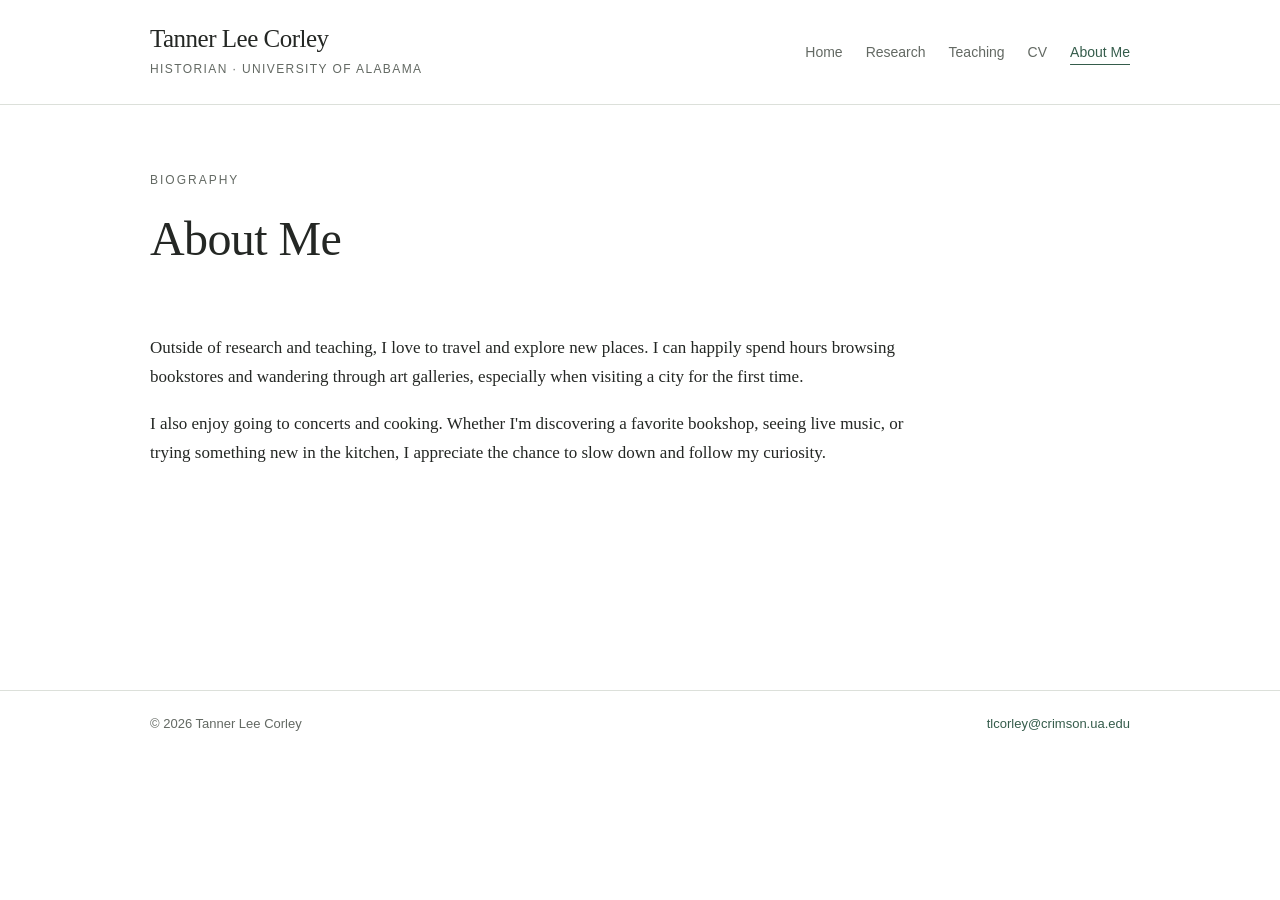
==== about.html @ f71c109f "Focus About Me entirely on personal biography" ====
<!doctype html><html lang="en"><head><meta charset="utf-8"><meta name="viewport" content="width=device-width,initial-scale=1"><meta name="description" content="Biography and contact information for Tanner Lee Corley."><title>About Me | Tanner Lee Corley</title><link rel="stylesheet" href="styles.css"></head><body>
<header class="site-header"><div class="container header-inner"><a class="identity" href="index.html"><strong>Tanner Lee Corley</strong><small>Historian · University of Alabama</small></a><nav aria-label="Main navigation"><a href="index.html" >Home</a><a href="research.html" >Research</a><a href="teaching.html" >Teaching</a><a href="cv.html" >CV</a><a href="about.html" aria-current="page">About Me</a></nav></div></header>
<main><div class="container page"><div class="page-title"><p class="eyebrow">Biography</p><h1>About Me</h1></div><section class="section narrow"><p>Outside of research and teaching, I love to travel and explore new places. I can happily spend hours browsing bookstores and wandering through art galleries, especially when visiting a city for the first time.</p><p>I also enjoy going to concerts and cooking. Whether I'm discovering a favorite bookshop, seeing live music, or trying something new in the kitchen, I appreciate the chance to slow down and follow my curiosity.</p></section></div></main><footer class="footer"><div class="container footer-inner"><span>© 2026 Tanner Lee Corley</span><span><a href="mailto:tlcorley@crimson.ua.edu">tlcorley@crimson.ua.edu</a></span></div></footer></body></html>
---- styles.css ----
/* Shared design: edit colors, widths and type here */
:root{--ink:#242724;--muted:#636963;--line:#dce0da;--accent:#355c4b;--paper:#fff;--soft:#f7f8f5;--width:980px}
*{box-sizing:border-box}html{scroll-behavior:smooth}body{margin:0;background:var(--paper);color:var(--ink);font:17px/1.7 Georgia,'Times New Roman',serif}a{color:var(--accent);text-underline-offset:3px}a:hover{color:#193c2b}.container{width:min(calc(100% - 48px),var(--width));margin:auto}
.site-header{border-bottom:1px solid var(--line)}.header-inner{min-height:104px;display:flex;align-items:center;justify-content:space-between;gap:24px}.identity{text-decoration:none;color:var(--ink);line-height:1.25}.identity strong{display:block;font-size:25px;font-weight:normal;letter-spacing:-.5px}.identity small{display:block;font:12px/1.8 Arial,sans-serif;letter-spacing:1.4px;text-transform:uppercase;color:var(--muted);margin-top:5px}
nav{display:flex;flex-wrap:wrap;gap:23px}nav a{font:14px/1.5 Arial,sans-serif;color:var(--muted);text-decoration:none}nav a[aria-current=page],nav a:hover{color:var(--accent);text-decoration:underline;text-underline-offset:7px}
main{min-height:65vh}.hero{padding:100px 0 95px;max-width:800px}.eyebrow{font:12px/1.5 Arial,sans-serif;text-transform:uppercase;letter-spacing:2px;color:var(--accent);margin:0 0 22px}h1,h2,h3{font-weight:normal;line-height:1.18;letter-spacing:-.6px}h1{font-size:clamp(43px,6vw,68px);margin:0 0 27px}h2{font-size:31px;margin:0 0 19px}h3{font-size:22px;margin:0 0 8px}p{margin:0 0 19px}.lead{font-size:23px;line-height:1.55;color:#404840;max-width:740px}.intro{max-width:730px}.actions{display:flex;gap:24px;flex-wrap:wrap;margin-top:34px;font:14px Arial,sans-serif}.page{padding:66px 0 90px}.page-title{margin-bottom:34px}.page-title h1{font-size:48px;margin-bottom:14px}.page-title p{max-width:700px;color:var(--muted)}.section{padding:32px 0;border-top:1px solid var(--line)}.section:first-of-type{border-top:0}.narrow{max-width:780px}.entry{display:grid;grid-template-columns:90px 1fr;gap:20px;margin:0 0 23px}.year{font:13px/1.8 Arial,sans-serif;color:var(--muted)}.entry p{margin:3px 0 0}.small{font-size:15px;color:var(--muted)}.list-plain{list-style:none;padding:0;margin:0}.list-plain li{padding:12px 0;border-bottom:1px solid var(--line)}.panel{padding:25px 28px;background:var(--soft);border-left:2px solid var(--accent);margin:28px 0}.button{display:inline-block;padding:12px 18px;border:1px solid var(--accent);text-decoration:none;font:14px Arial,sans-serif}.button:hover{background:var(--accent);color:white}.cv-frame{width:100%;height:740px;border:1px solid var(--line);margin-top:25px}.footer{border-top:1px solid var(--line);padding:25px 0;font:13px Arial,sans-serif;color:var(--muted)}.footer-inner{display:flex;justify-content:space-between;gap:16px;flex-wrap:wrap}.footer a{text-decoration:none}
@media(max-width:700px){.header-inner{align-items:flex-start;flex-direction:column;padding:20px 0;gap:17px}nav{gap:15px}.hero{padding:65px 0}.page{padding-top:45px}.entry{grid-template-columns:1fr;gap:0}.page-title h1{font-size:40px}.cv-frame{height:520px}}
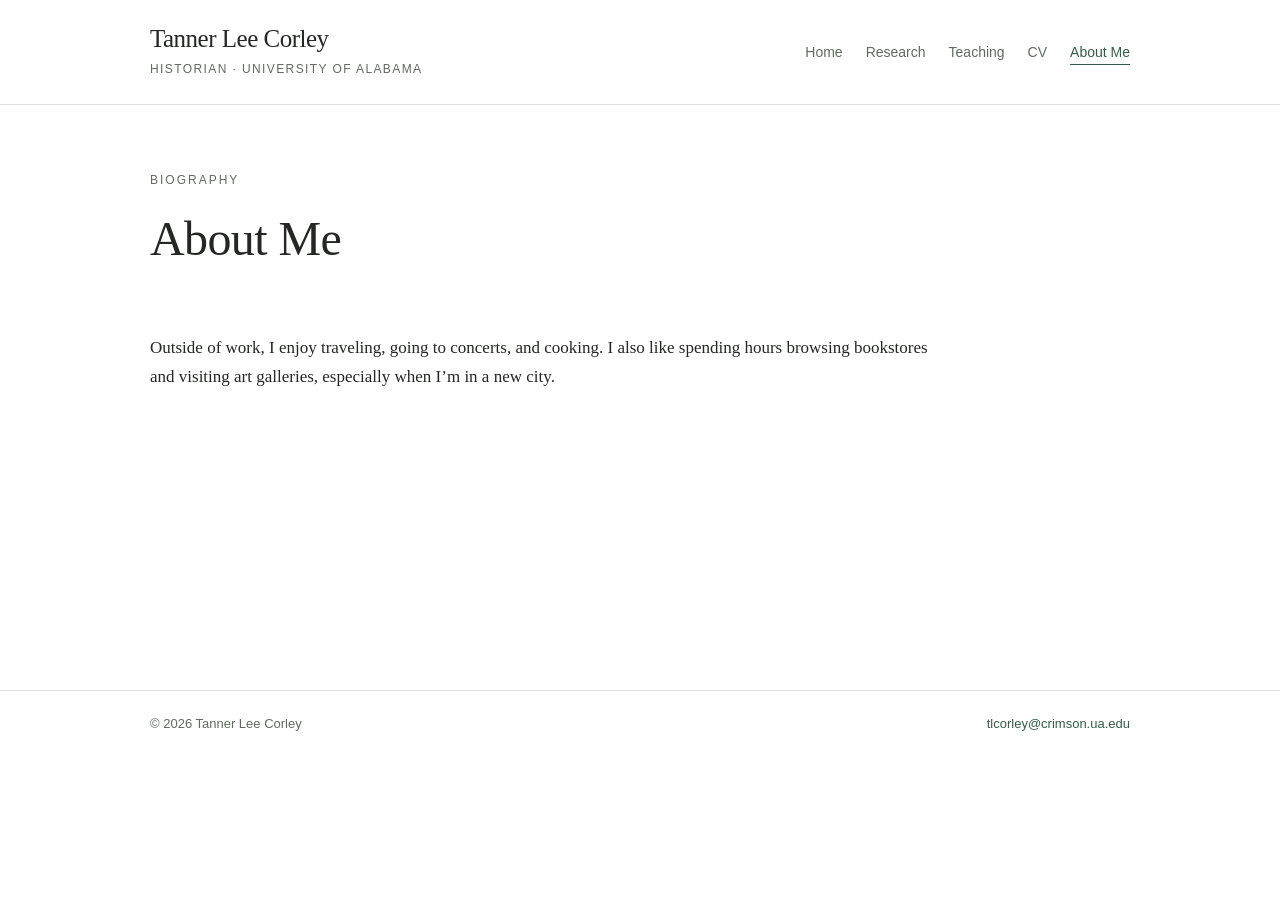
==== commit 50f2ab88: "Simplify personal About Me biography" ====
--- a/about.html
+++ b/about.html
@@ -1,3 +1,3 @@
 <!doctype html><html lang="en"><head><meta charset="utf-8"><meta name="viewport" content="width=device-width,initial-scale=1"><meta name="description" content="Biography and contact information for Tanner Lee Corley."><title>About Me | Tanner Lee Corley</title><link rel="stylesheet" href="styles.css"></head><body>
 <header class="site-header"><div class="container header-inner"><a class="identity" href="index.html"><strong>Tanner Lee Corley</strong><small>Historian · University of Alabama</small></a><nav aria-label="Main navigation"><a href="index.html" >Home</a><a href="research.html" >Research</a><a href="teaching.html" >Teaching</a><a href="cv.html" >CV</a><a href="about.html" aria-current="page">About Me</a></nav></div></header>
-<main><div class="container page"><div class="page-title"><p class="eyebrow">Biography</p><h1>About Me</h1></div><section class="section narrow"><p>Outside of research and teaching, I love to travel and explore new places. I can happily spend hours browsing bookstores and wandering through art galleries, especially when visiting a city for the first time.</p><p>I also enjoy going to concerts and cooking. Whether I'm discovering a favorite bookshop, seeing live music, or trying something new in the kitchen, I appreciate the chance to slow down and follow my curiosity.</p></section></div></main><footer class="footer"><div class="container footer-inner"><span>© 2026 Tanner Lee Corley</span><span><a href="mailto:tlcorley@crimson.ua.edu">tlcorley@crimson.ua.edu</a></span></div></footer></body></html>
+<main><div class="container page"><div class="page-title"><p class="eyebrow">Biography</p><h1>About Me</h1></div><section class="section narrow"><p>Outside of work, I enjoy traveling, going to concerts, and cooking. I also like spending hours browsing bookstores and visiting art galleries, especially when I’m in a new city.</p></section></div></main><footer class="footer"><div class="container footer-inner"><span>© 2026 Tanner Lee Corley</span><span><a href="mailto:tlcorley@crimson.ua.edu">tlcorley@crimson.ua.edu</a></span></div></footer></body></html>
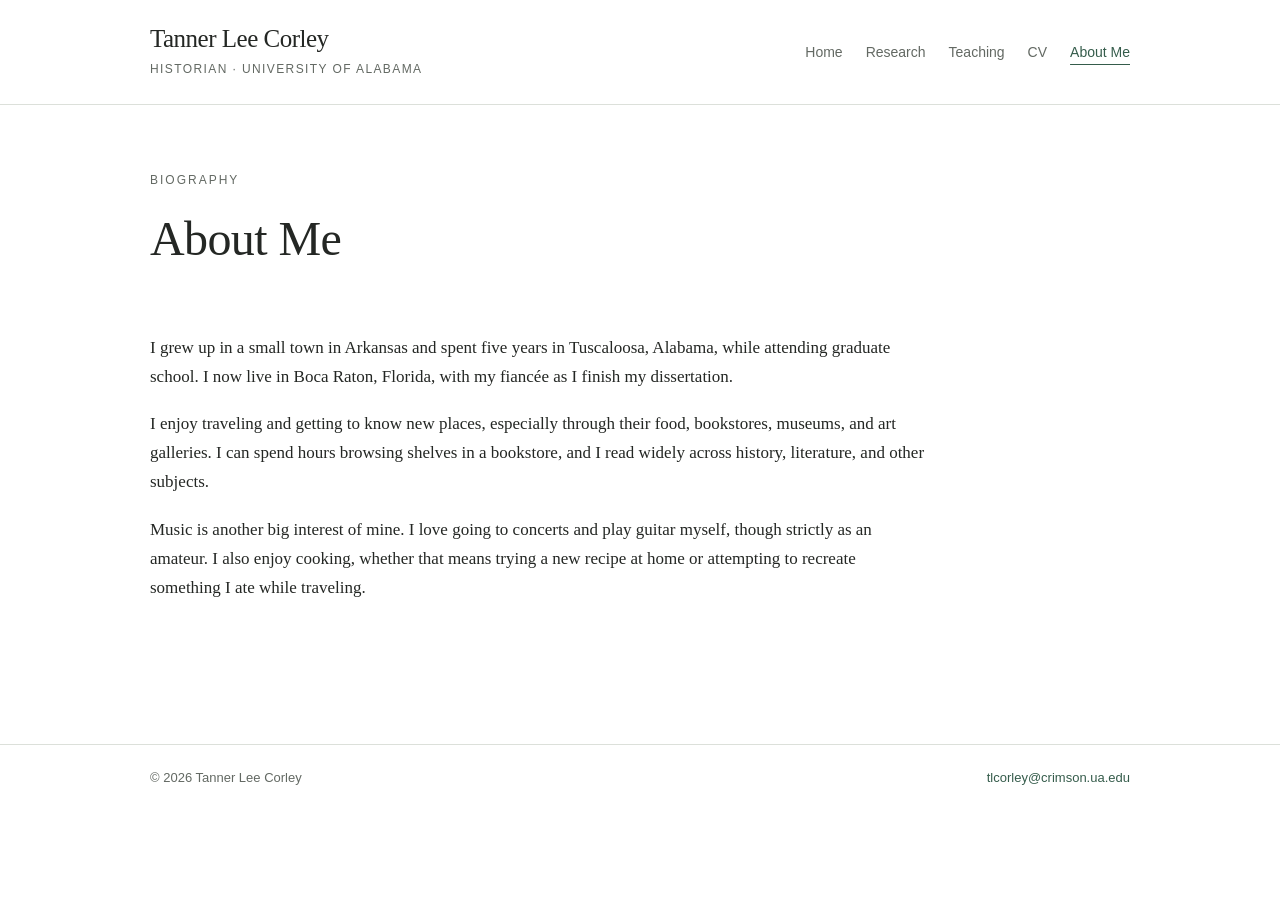
==== commit 5485555f: "Expand personal biography with Arkansas, Alabama, Florida, music, travel and reading" ====
--- a/about.html
+++ b/about.html
@@ -1,3 +1,7 @@
 <!doctype html><html lang="en"><head><meta charset="utf-8"><meta name="viewport" content="width=device-width,initial-scale=1"><meta name="description" content="Biography and contact information for Tanner Lee Corley."><title>About Me | Tanner Lee Corley</title><link rel="stylesheet" href="styles.css"></head><body>
 <header class="site-header"><div class="container header-inner"><a class="identity" href="index.html"><strong>Tanner Lee Corley</strong><small>Historian · University of Alabama</small></a><nav aria-label="Main navigation"><a href="index.html" >Home</a><a href="research.html" >Research</a><a href="teaching.html" >Teaching</a><a href="cv.html" >CV</a><a href="about.html" aria-current="page">About Me</a></nav></div></header>
-<main><div class="container page"><div class="page-title"><p class="eyebrow">Biography</p><h1>About Me</h1></div><section class="section narrow"><p>Outside of work, I enjoy traveling, going to concerts, and cooking. I also like spending hours browsing bookstores and visiting art galleries, especially when I’m in a new city.</p></section></div></main><footer class="footer"><div class="container footer-inner"><span>© 2026 Tanner Lee Corley</span><span><a href="mailto:tlcorley@crimson.ua.edu">tlcorley@crimson.ua.edu</a></span></div></footer></body></html>
+<main><div class="container page"><div class="page-title"><p class="eyebrow">Biography</p><h1>About Me</h1></div><section class="section narrow">
+<p>I grew up in a small town in Arkansas and spent five years in Tuscaloosa, Alabama, while attending graduate school. I now live in Boca Raton, Florida, with my fiancée as I finish my dissertation.</p>
+<p>I enjoy traveling and getting to know new places, especially through their food, bookstores, museums, and art galleries. I can spend hours browsing shelves in a bookstore, and I read widely across history, literature, and other subjects.</p>
+<p>Music is another big interest of mine. I love going to concerts and play guitar myself, though strictly as an amateur. I also enjoy cooking, whether that means trying a new recipe at home or attempting to recreate something I ate while traveling.</p>
+</section></div></main><footer class="footer"><div class="container footer-inner"><span>© 2026 Tanner Lee Corley</span><span><a href="mailto:tlcorley@crimson.ua.edu">tlcorley@crimson.ua.edu</a></span></div></footer></body></html>
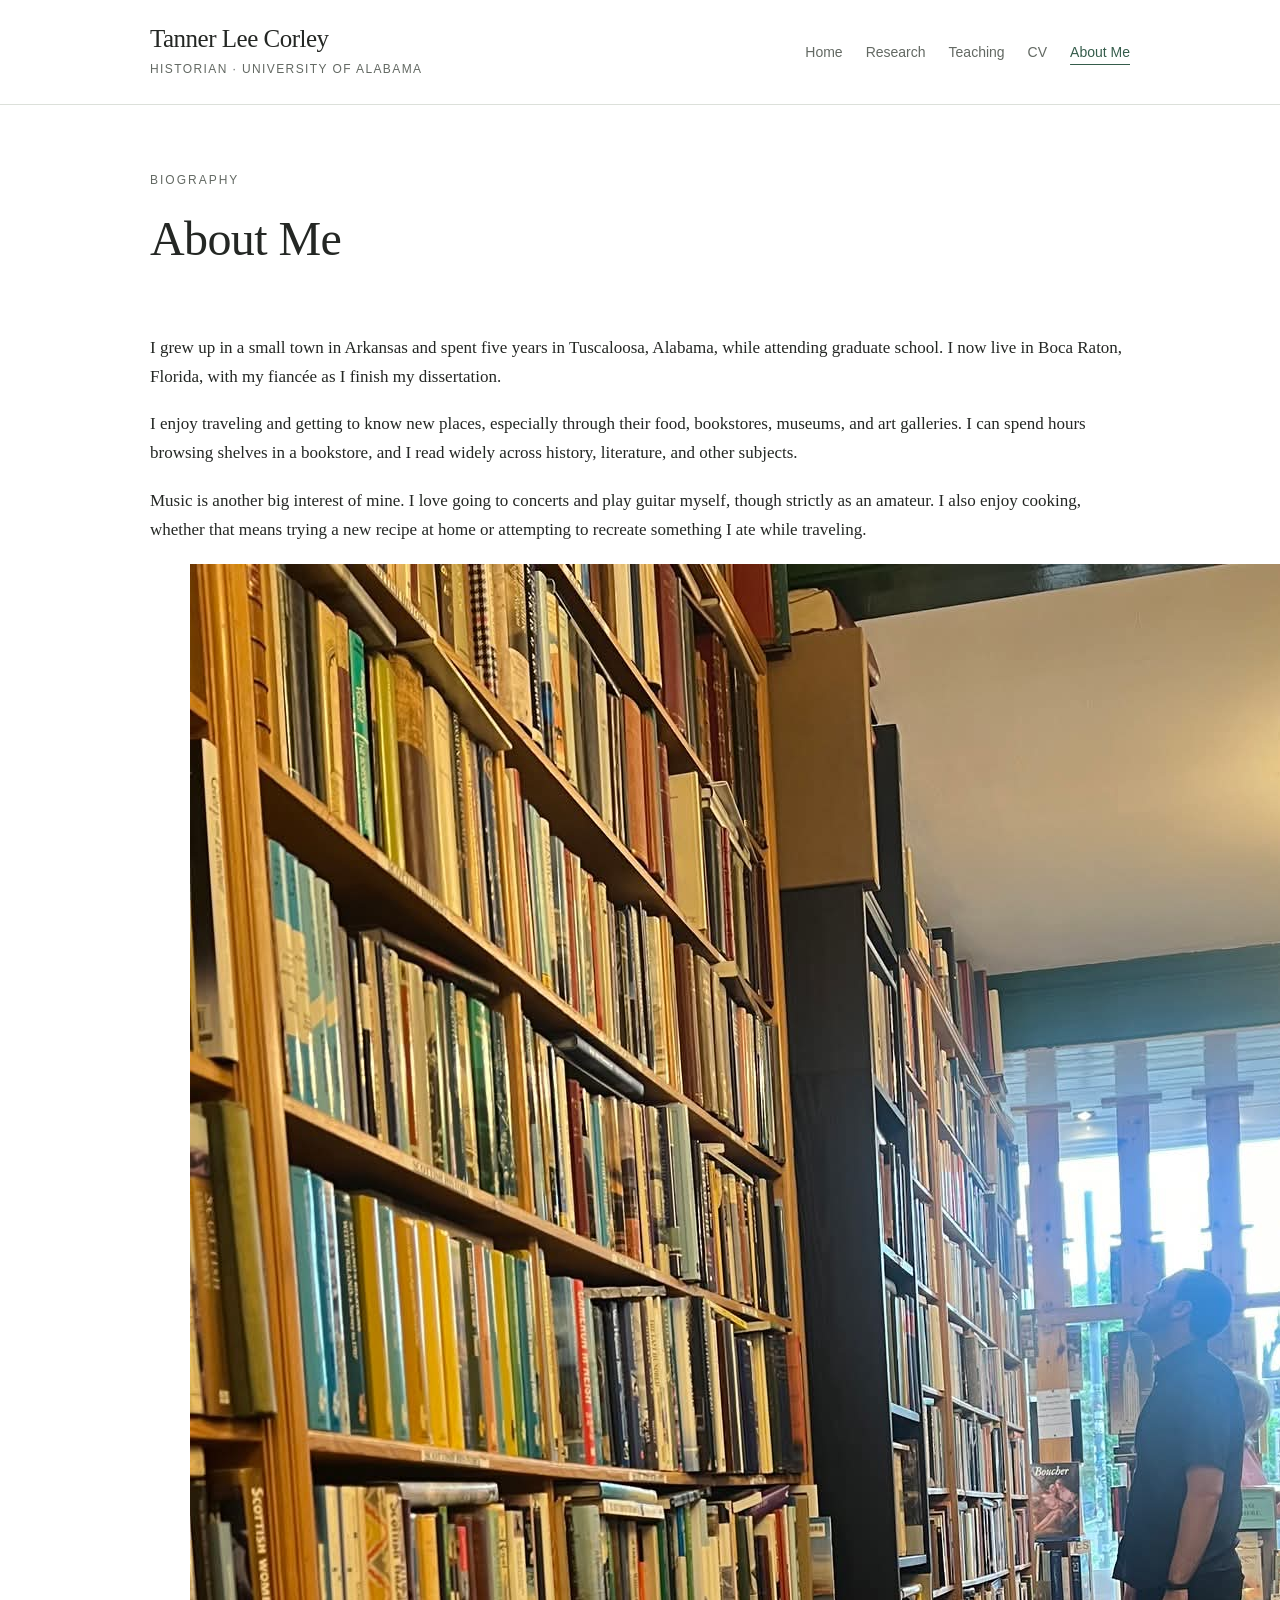
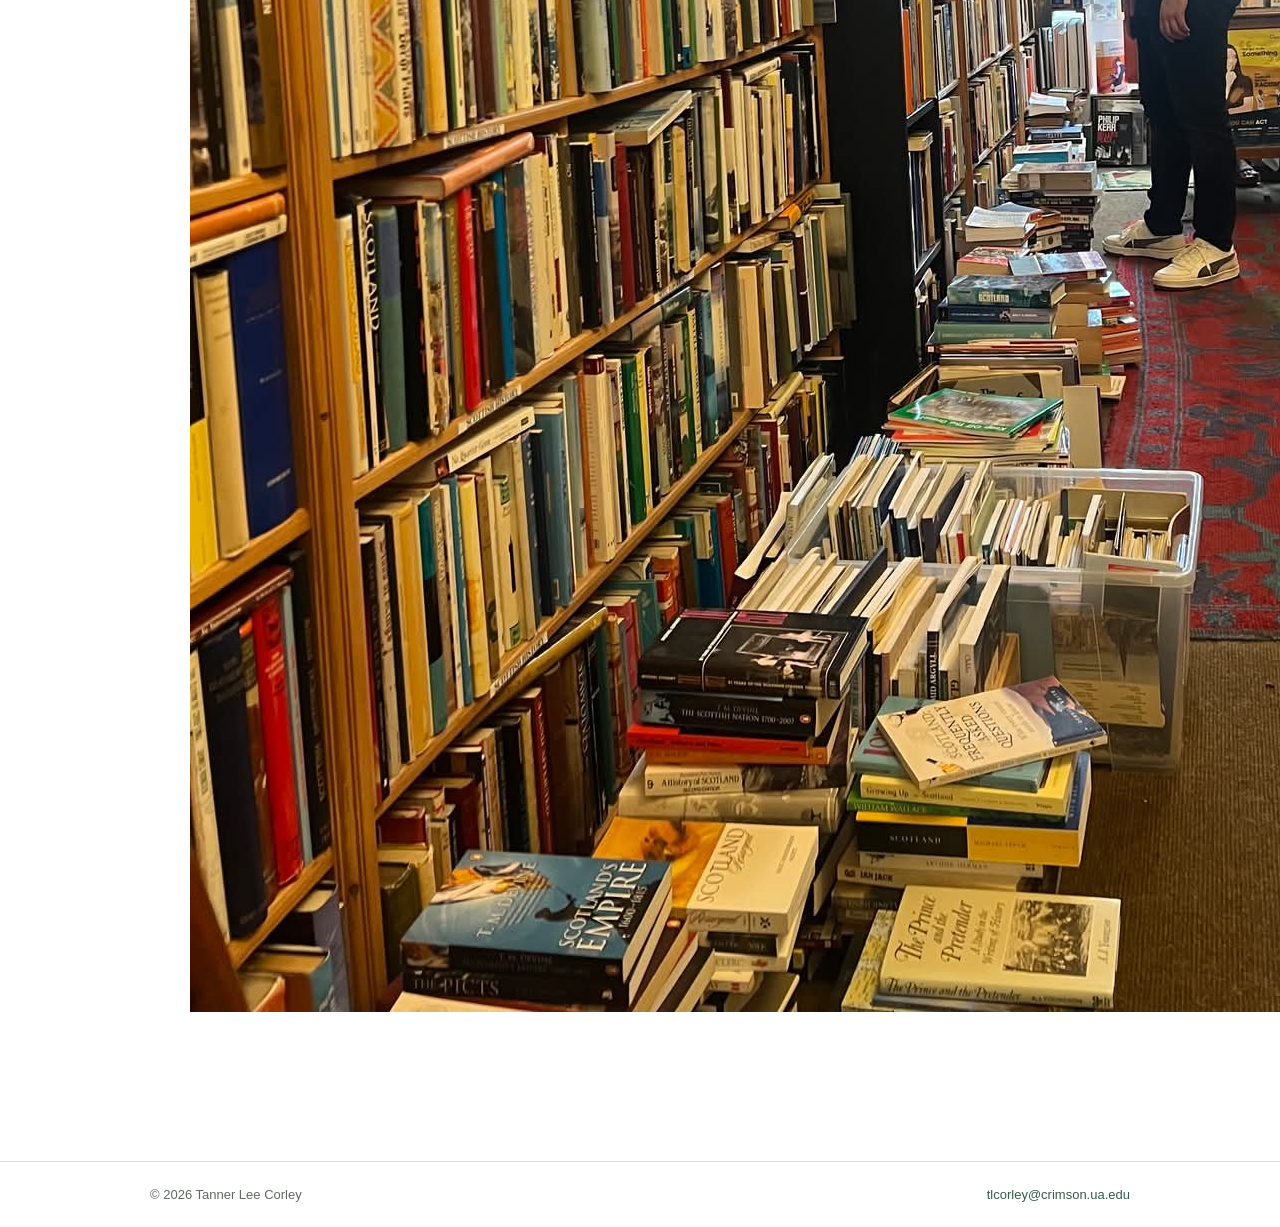
==== commit 14b6a017: "Add uploaded photos to academic website pages" ====
--- a/about.html
+++ b/about.html
@@ -1,7 +1,7 @@
 <!doctype html><html lang="en"><head><meta charset="utf-8"><meta name="viewport" content="width=device-width,initial-scale=1"><meta name="description" content="Biography and contact information for Tanner Lee Corley."><title>About Me | Tanner Lee Corley</title><link rel="stylesheet" href="styles.css"></head><body>
 <header class="site-header"><div class="container header-inner"><a class="identity" href="index.html"><strong>Tanner Lee Corley</strong><small>Historian · University of Alabama</small></a><nav aria-label="Main navigation"><a href="index.html" >Home</a><a href="research.html" >Research</a><a href="teaching.html" >Teaching</a><a href="cv.html" >CV</a><a href="about.html" aria-current="page">About Me</a></nav></div></header>
-<main><div class="container page"><div class="page-title"><p class="eyebrow">Biography</p><h1>About Me</h1></div><section class="section narrow">
+<main><div class="container page"><div class="page-title"><p class="eyebrow">Biography</p><h1>About Me</h1></div><section class="section"><div class="about-photo-grid"><div class="about-copy">
 <p>I grew up in a small town in Arkansas and spent five years in Tuscaloosa, Alabama, while attending graduate school. I now live in Boca Raton, Florida, with my fiancée as I finish my dissertation.</p>
 <p>I enjoy traveling and getting to know new places, especially through their food, bookstores, museums, and art galleries. I can spend hours browsing shelves in a bookstore, and I read widely across history, literature, and other subjects.</p>
 <p>Music is another big interest of mine. I love going to concerts and play guitar myself, though strictly as an amateur. I also enjoy cooking, whether that means trying a new recipe at home or attempting to recreate something I ate while traveling.</p>
-</section></div></main><footer class="footer"><div class="container footer-inner"><span>© 2026 Tanner Lee Corley</span><span><a href="mailto:tlcorley@crimson.ua.edu">tlcorley@crimson.ua.edu</a></span></div></footer></body></html>
+</div><figure class="bookstore-photo"><img src="2425.jpg" alt="Tanner Lee Corley browsing books in a bookstore." loading="lazy"></figure></div></section></div></main><footer class="footer"><div class="container footer-inner"><span>© 2026 Tanner Lee Corley</span><span><a href="mailto:tlcorley@crimson.ua.edu">tlcorley@crimson.ua.edu</a></span></div></footer></body></html>
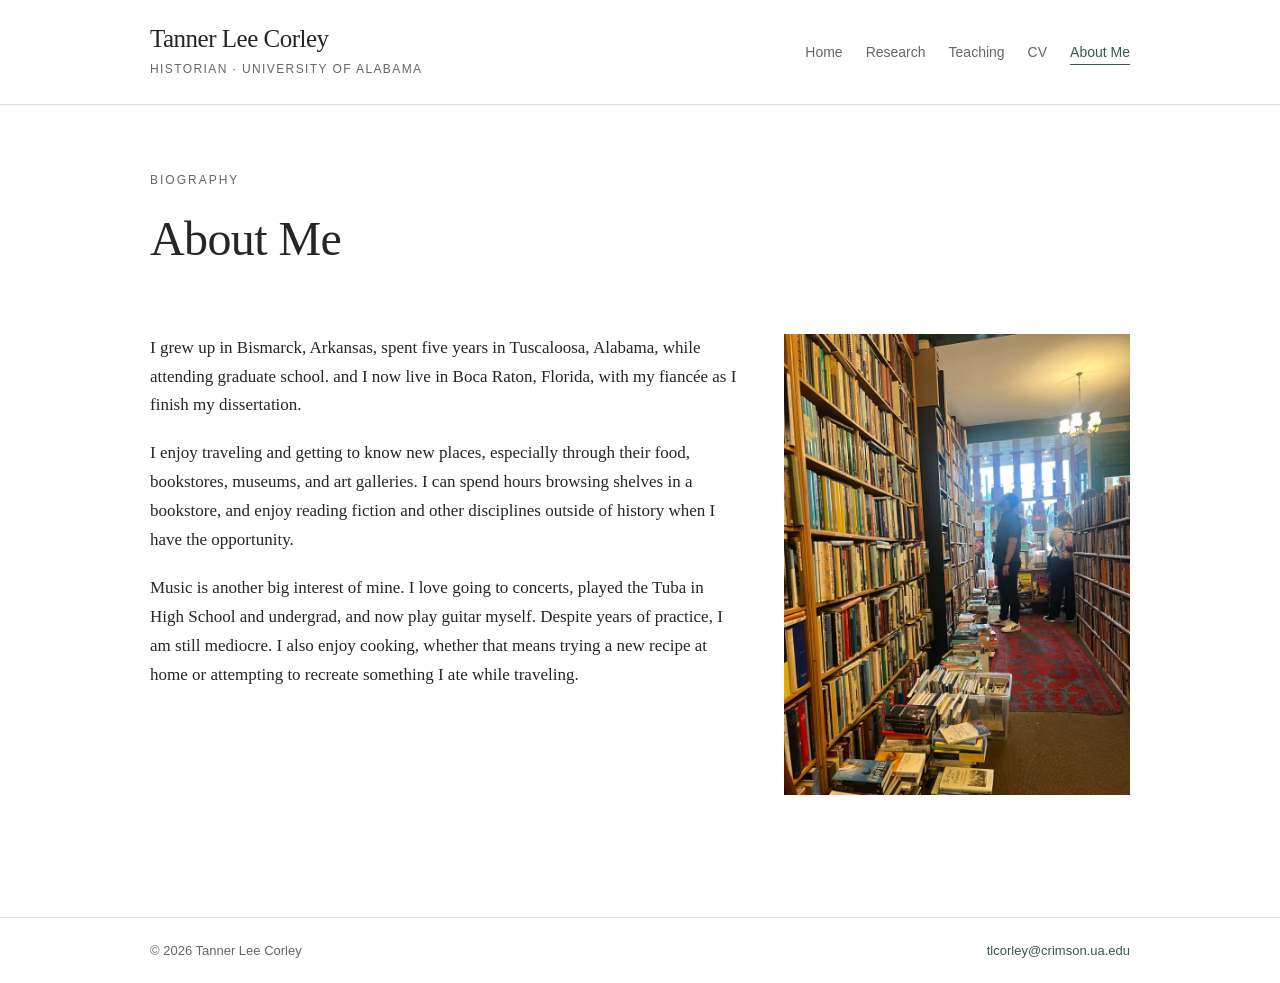
==== commit 7a930c2c: "Update about.html" ====
--- a/about.html
+++ b/about.html
@@ -1,7 +1,7 @@
 <!doctype html><html lang="en"><head><meta charset="utf-8"><meta name="viewport" content="width=device-width,initial-scale=1"><meta name="description" content="Biography and contact information for Tanner Lee Corley."><title>About Me | Tanner Lee Corley</title><link rel="stylesheet" href="styles.css"></head><body>
 <header class="site-header"><div class="container header-inner"><a class="identity" href="index.html"><strong>Tanner Lee Corley</strong><small>Historian · University of Alabama</small></a><nav aria-label="Main navigation"><a href="index.html" >Home</a><a href="research.html" >Research</a><a href="teaching.html" >Teaching</a><a href="cv.html" >CV</a><a href="about.html" aria-current="page">About Me</a></nav></div></header>
 <main><div class="container page"><div class="page-title"><p class="eyebrow">Biography</p><h1>About Me</h1></div><section class="section"><div class="about-photo-grid"><div class="about-copy">
-<p>I grew up in a small town in Arkansas and spent five years in Tuscaloosa, Alabama, while attending graduate school. I now live in Boca Raton, Florida, with my fiancée as I finish my dissertation.</p>
-<p>I enjoy traveling and getting to know new places, especially through their food, bookstores, museums, and art galleries. I can spend hours browsing shelves in a bookstore, and I read widely across history, literature, and other subjects.</p>
-<p>Music is another big interest of mine. I love going to concerts and play guitar myself, though strictly as an amateur. I also enjoy cooking, whether that means trying a new recipe at home or attempting to recreate something I ate while traveling.</p>
+<p>I grew up in Bismarck, Arkansas, spent five years in Tuscaloosa, Alabama, while attending graduate school. and I now live in Boca Raton, Florida, with my fiancée as I finish my dissertation.</p>
+<p>I enjoy traveling and getting to know new places, especially through their food, bookstores, museums, and art galleries. I can spend hours browsing shelves in a bookstore, and enjoy reading fiction and other disciplines outside of history when I have the opportunity.</p>
+<p>Music is another big interest of mine. I love going to concerts, played the Tuba in High School and undergrad, and now play guitar myself. Despite years of practice, I am still mediocre. I also enjoy cooking, whether that means trying a new recipe at home or attempting to recreate something I ate while traveling.</p>
 </div><figure class="bookstore-photo"><img src="2425.jpg" alt="Tanner Lee Corley browsing books in a bookstore." loading="lazy"></figure></div></section></div></main><footer class="footer"><div class="container footer-inner"><span>© 2026 Tanner Lee Corley</span><span><a href="mailto:tlcorley@crimson.ua.edu">tlcorley@crimson.ua.edu</a></span></div></footer></body></html>
--- a/styles.css
+++ b/styles.css
@@ -5,3 +5,15 @@
 nav{display:flex;flex-wrap:wrap;gap:23px}nav a{font:14px/1.5 Arial,sans-serif;color:var(--muted);text-decoration:none}nav a[aria-current=page],nav a:hover{color:var(--accent);text-decoration:underline;text-underline-offset:7px}
 main{min-height:65vh}.hero{padding:100px 0 95px;max-width:800px}.eyebrow{font:12px/1.5 Arial,sans-serif;text-transform:uppercase;letter-spacing:2px;color:var(--accent);margin:0 0 22px}h1,h2,h3{font-weight:normal;line-height:1.18;letter-spacing:-.6px}h1{font-size:clamp(43px,6vw,68px);margin:0 0 27px}h2{font-size:31px;margin:0 0 19px}h3{font-size:22px;margin:0 0 8px}p{margin:0 0 19px}.lead{font-size:23px;line-height:1.55;color:#404840;max-width:740px}.intro{max-width:730px}.actions{display:flex;gap:24px;flex-wrap:wrap;margin-top:34px;font:14px Arial,sans-serif}.page{padding:66px 0 90px}.page-title{margin-bottom:34px}.page-title h1{font-size:48px;margin-bottom:14px}.page-title p{max-width:700px;color:var(--muted)}.section{padding:32px 0;border-top:1px solid var(--line)}.section:first-of-type{border-top:0}.narrow{max-width:780px}.entry{display:grid;grid-template-columns:90px 1fr;gap:20px;margin:0 0 23px}.year{font:13px/1.8 Arial,sans-serif;color:var(--muted)}.entry p{margin:3px 0 0}.small{font-size:15px;color:var(--muted)}.list-plain{list-style:none;padding:0;margin:0}.list-plain li{padding:12px 0;border-bottom:1px solid var(--line)}.panel{padding:25px 28px;background:var(--soft);border-left:2px solid var(--accent);margin:28px 0}.button{display:inline-block;padding:12px 18px;border:1px solid var(--accent);text-decoration:none;font:14px Arial,sans-serif}.button:hover{background:var(--accent);color:white}.cv-frame{width:100%;height:740px;border:1px solid var(--line);margin-top:25px}.footer{border-top:1px solid var(--line);padding:25px 0;font:13px Arial,sans-serif;color:var(--muted)}.footer-inner{display:flex;justify-content:space-between;gap:16px;flex-wrap:wrap}.footer a{text-decoration:none}
 @media(max-width:700px){.header-inner{align-items:flex-start;flex-direction:column;padding:20px 0;gap:17px}nav{gap:15px}.hero{padding:65px 0}.page{padding-top:45px}.entry{grid-template-columns:1fr;gap:0}.page-title h1{font-size:40px}.cv-frame{height:520px}}
+
+/* Minimal editorial photo layouts */
+.home-hero-grid{display:grid;grid-template-columns:minmax(0,1.35fr) minmax(235px,.85fr);gap:48px;align-items:center}
+.hero:has(.home-hero-grid){max-width:none;padding:75px 0 80px}
+.home-portrait,.bookstore-photo,.journal-cover{margin:0}
+.home-portrait img,.bookstore-photo img,.journal-cover img{display:block;width:100%;height:auto}
+.home-portrait img{aspect-ratio:4/5;object-fit:cover;object-position:50% 30%}
+.about-photo-grid{display:grid;grid-template-columns:minmax(0,1.45fr) minmax(250px,.85fr);gap:44px;align-items:start}
+.bookstore-photo img{max-height:520px;object-fit:cover;object-position:center}
+.research-publications{display:grid;grid-template-columns:minmax(0,1fr) 210px;gap:38px;align-items:start}
+.journal-cover img{width:100%;height:auto;object-fit:contain}
+@media(max-width:760px){.home-hero-grid,.about-photo-grid,.research-publications{grid-template-columns:1fr;gap:28px}.home-portrait{max-width:340px}.bookstore-photo,.journal-cover{max-width:280px}.hero:has(.home-hero-grid){padding:54px 0}}
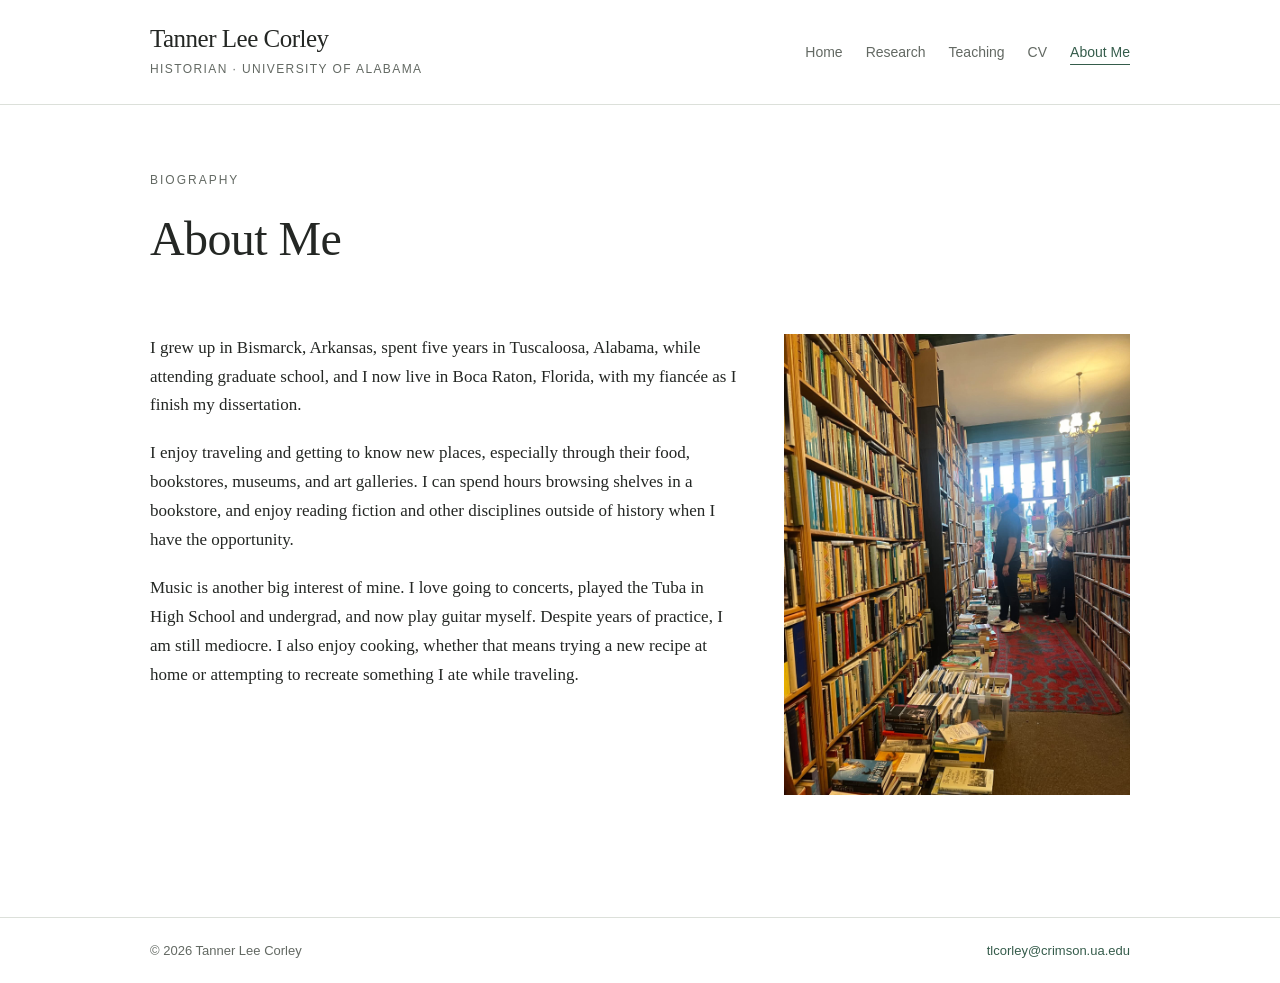
==== commit 53ebbdc6: "Fix grammar in biography paragraph" ====
--- a/about.html
+++ b/about.html
@@ -1,7 +1,7 @@
 <!doctype html><html lang="en"><head><meta charset="utf-8"><meta name="viewport" content="width=device-width,initial-scale=1"><meta name="description" content="Biography and contact information for Tanner Lee Corley."><title>About Me | Tanner Lee Corley</title><link rel="stylesheet" href="styles.css"></head><body>
 <header class="site-header"><div class="container header-inner"><a class="identity" href="index.html"><strong>Tanner Lee Corley</strong><small>Historian · University of Alabama</small></a><nav aria-label="Main navigation"><a href="index.html" >Home</a><a href="research.html" >Research</a><a href="teaching.html" >Teaching</a><a href="cv.html" >CV</a><a href="about.html" aria-current="page">About Me</a></nav></div></header>
 <main><div class="container page"><div class="page-title"><p class="eyebrow">Biography</p><h1>About Me</h1></div><section class="section"><div class="about-photo-grid"><div class="about-copy">
-<p>I grew up in Bismarck, Arkansas, spent five years in Tuscaloosa, Alabama, while attending graduate school. and I now live in Boca Raton, Florida, with my fiancée as I finish my dissertation.</p>
+<p>I grew up in Bismarck, Arkansas, spent five years in Tuscaloosa, Alabama, while attending graduate school, and I now live in Boca Raton, Florida, with my fiancée as I finish my dissertation.</p>
 <p>I enjoy traveling and getting to know new places, especially through their food, bookstores, museums, and art galleries. I can spend hours browsing shelves in a bookstore, and enjoy reading fiction and other disciplines outside of history when I have the opportunity.</p>
 <p>Music is another big interest of mine. I love going to concerts, played the Tuba in High School and undergrad, and now play guitar myself. Despite years of practice, I am still mediocre. I also enjoy cooking, whether that means trying a new recipe at home or attempting to recreate something I ate while traveling.</p>
 </div><figure class="bookstore-photo"><img src="2425.jpg" alt="Tanner Lee Corley browsing books in a bookstore." loading="lazy"></figure></div></section></div></main><footer class="footer"><div class="container footer-inner"><span>© 2026 Tanner Lee Corley</span><span><a href="mailto:tlcorley@crimson.ua.edu">tlcorley@crimson.ua.edu</a></span></div></footer></body></html>
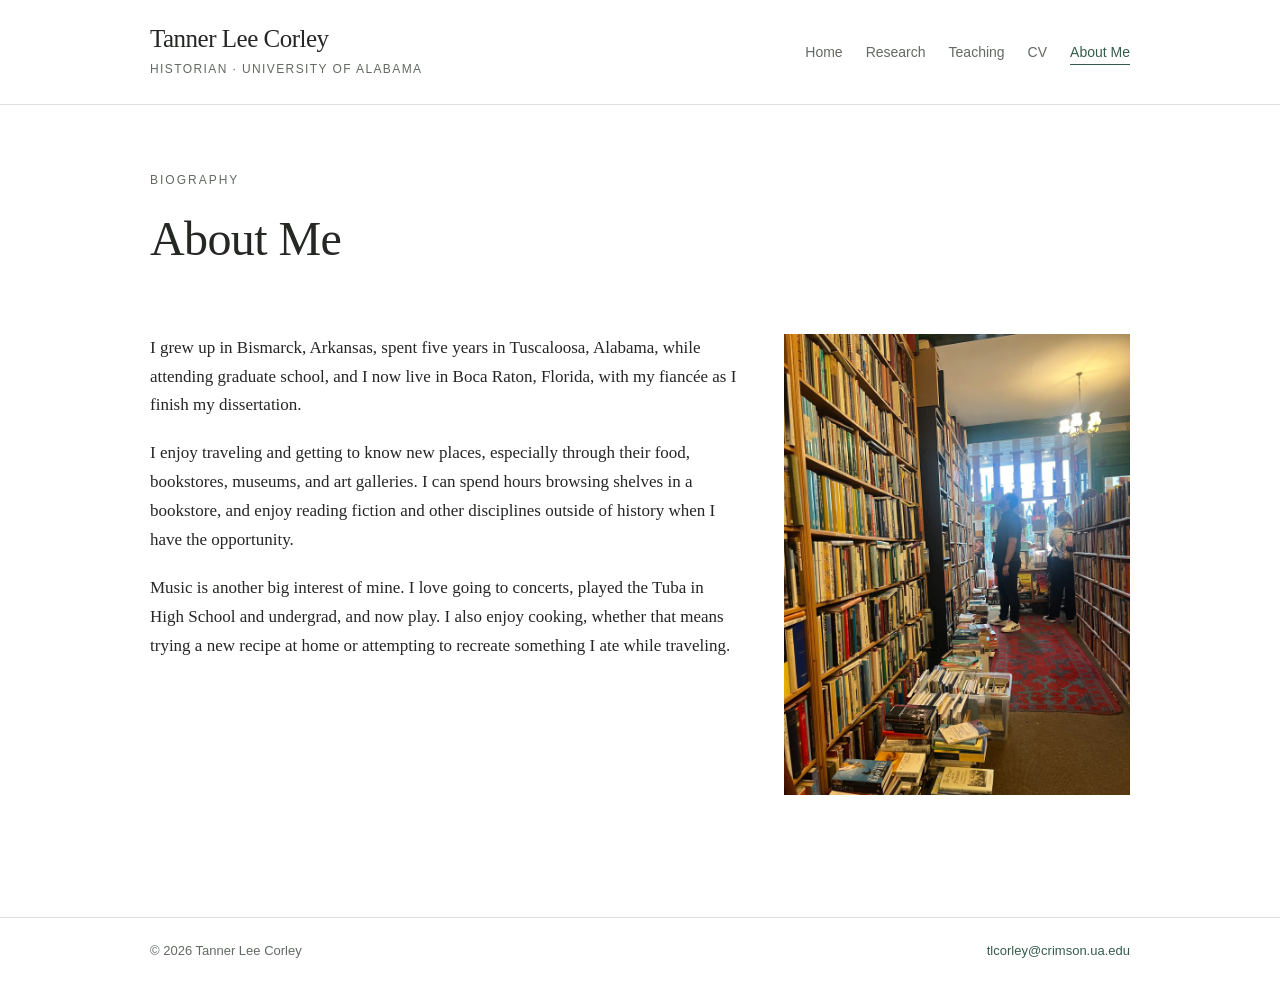
==== commit a8b0acec: "Fix typo in about.html music section" ====
--- a/about.html
+++ b/about.html
@@ -3,5 +3,5 @@
 <main><div class="container page"><div class="page-title"><p class="eyebrow">Biography</p><h1>About Me</h1></div><section class="section"><div class="about-photo-grid"><div class="about-copy">
 <p>I grew up in Bismarck, Arkansas, spent five years in Tuscaloosa, Alabama, while attending graduate school, and I now live in Boca Raton, Florida, with my fiancée as I finish my dissertation.</p>
 <p>I enjoy traveling and getting to know new places, especially through their food, bookstores, museums, and art galleries. I can spend hours browsing shelves in a bookstore, and enjoy reading fiction and other disciplines outside of history when I have the opportunity.</p>
-<p>Music is another big interest of mine. I love going to concerts, played the Tuba in High School and undergrad, and now play guitar myself. Despite years of practice, I am still mediocre. I also enjoy cooking, whether that means trying a new recipe at home or attempting to recreate something I ate while traveling.</p>
+<p>Music is another big interest of mine. I love going to concerts, played the Tuba in High School and undergrad, and now play. I also enjoy cooking, whether that means trying a new recipe at home or attempting to recreate something I ate while traveling.</p>
 </div><figure class="bookstore-photo"><img src="2425.jpg" alt="Tanner Lee Corley browsing books in a bookstore." loading="lazy"></figure></div></section></div></main><footer class="footer"><div class="container footer-inner"><span>© 2026 Tanner Lee Corley</span><span><a href="mailto:tlcorley@crimson.ua.edu">tlcorley@crimson.ua.edu</a></span></div></footer></body></html>
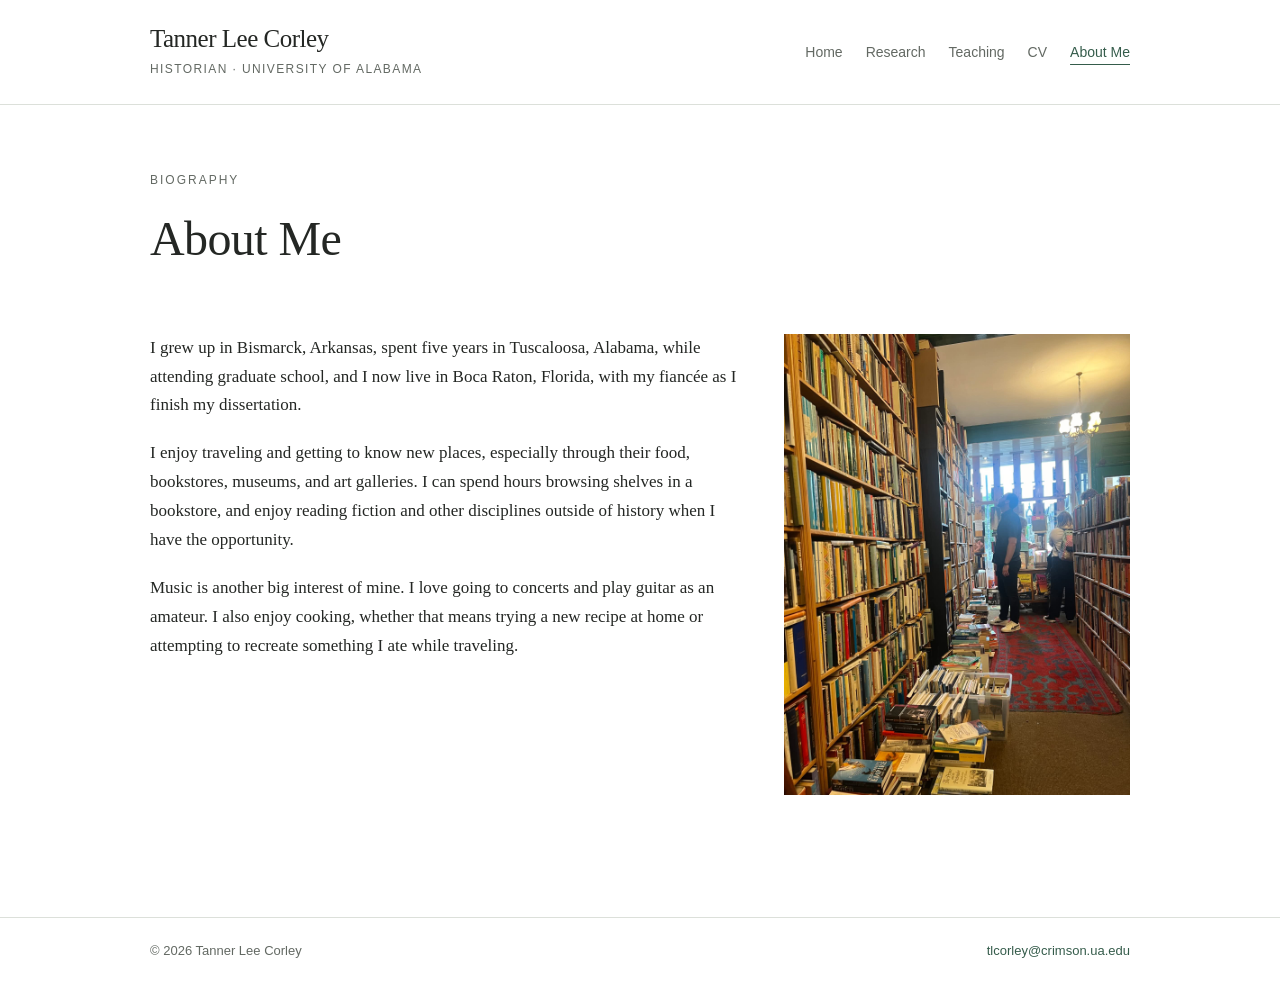
==== commit 447ce50d: "Correct music sentence in About Me biography" ====
--- a/about.html
+++ b/about.html
@@ -3,5 +3,5 @@
 <main><div class="container page"><div class="page-title"><p class="eyebrow">Biography</p><h1>About Me</h1></div><section class="section"><div class="about-photo-grid"><div class="about-copy">
 <p>I grew up in Bismarck, Arkansas, spent five years in Tuscaloosa, Alabama, while attending graduate school, and I now live in Boca Raton, Florida, with my fiancée as I finish my dissertation.</p>
 <p>I enjoy traveling and getting to know new places, especially through their food, bookstores, museums, and art galleries. I can spend hours browsing shelves in a bookstore, and enjoy reading fiction and other disciplines outside of history when I have the opportunity.</p>
-<p>Music is another big interest of mine. I love going to concerts, played the Tuba in High School and undergrad, and now play. I also enjoy cooking, whether that means trying a new recipe at home or attempting to recreate something I ate while traveling.</p>
+<p>Music is another big interest of mine. I love going to concerts and play guitar as an amateur. I also enjoy cooking, whether that means trying a new recipe at home or attempting to recreate something I ate while traveling.</p>
 </div><figure class="bookstore-photo"><img src="2425.jpg" alt="Tanner Lee Corley browsing books in a bookstore." loading="lazy"></figure></div></section></div></main><footer class="footer"><div class="container footer-inner"><span>© 2026 Tanner Lee Corley</span><span><a href="mailto:tlcorley@crimson.ua.edu">tlcorley@crimson.ua.edu</a></span></div></footer></body></html>
